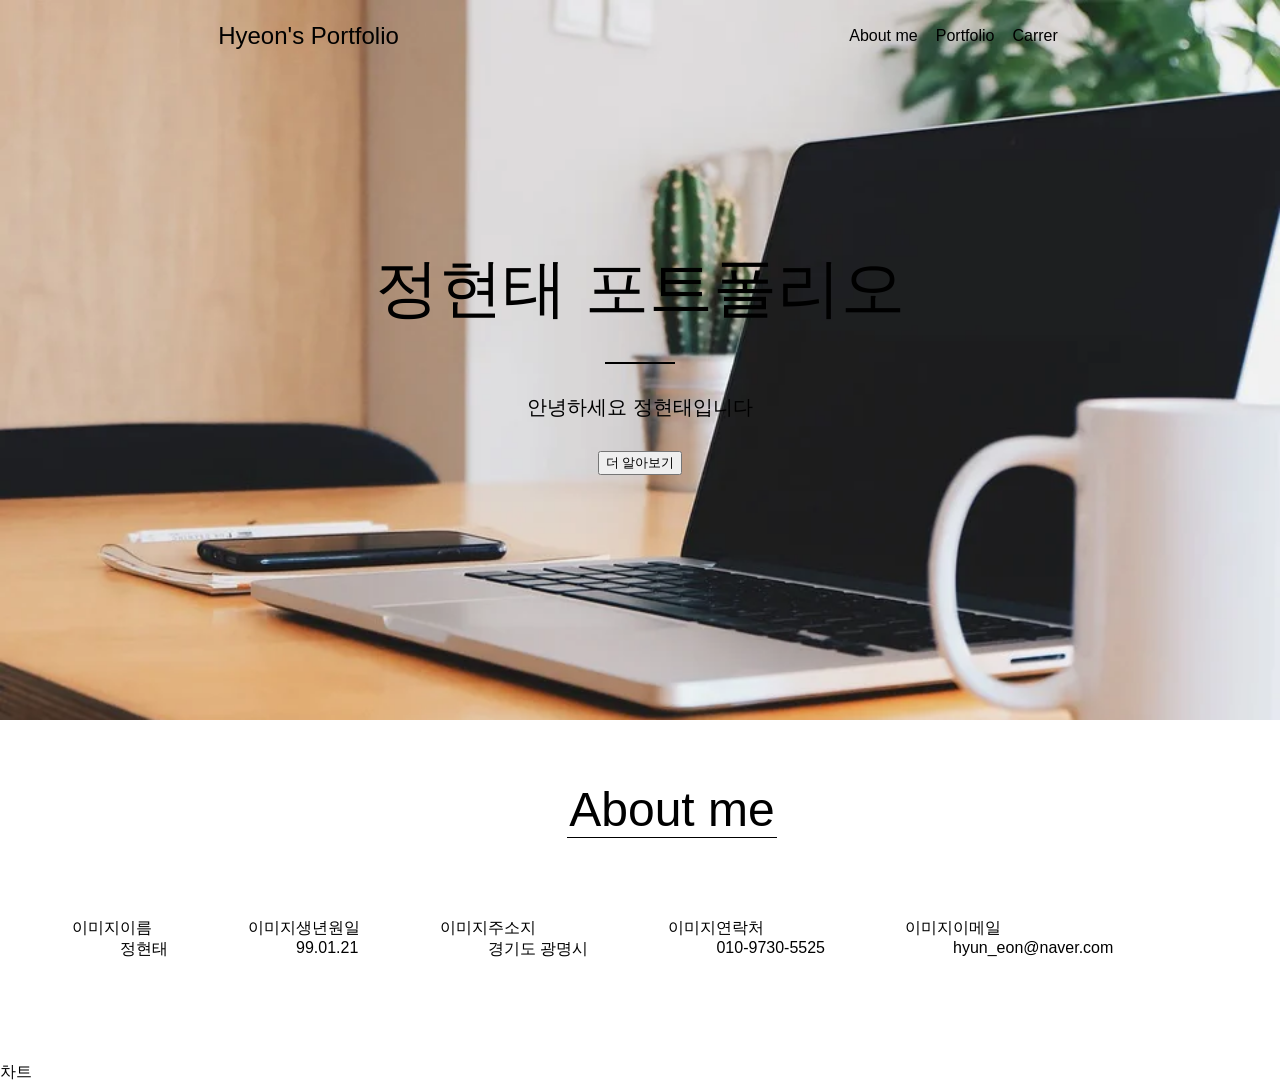
==== index.html @ 6728f4c7 "Add files via upload" ====
<!doctype html><html lang="en"><head><meta charset="utf-8"/><link rel="icon" href="/favicon.ico"/><meta name="viewport" content="width=device-width,initial-scale=1"/><meta name="theme-color" content="#000000"/><meta name="description" content="Web site created using create-react-app"/><link rel="apple-touch-icon" href="/logo192.png"/><link rel="manifest" href="/manifest.json"/><title>React App</title><script defer="defer" src="/static/js/main.98440b16.js"></script><link href="/static/css/main.3e0cff5c.css" rel="stylesheet"></head><body><noscript>You need to enable JavaScript to run this app.</noscript><div id="root"></div></body></html>
---- static/css/main.3e0cff5c.css ----
body{-webkit-font-smoothing:antialiased;-moz-osx-font-smoothing:grayscale;font-family:-apple-system,BlinkMacSystemFont,Segoe UI,Roboto,Oxygen,Ubuntu,Cantarell,Fira Sans,Droid Sans,Helvetica Neue,sans-serif;margin:0}code{font-family:source-code-pro,Menlo,Monaco,Consolas,Courier New,monospace}ul{list-style:none}.Navbar{left:0;position:fixed;right:0;top:0}.Navbar_title{font-size:24px}.Navbar_contents{align-items:center;display:flex;height:4.5rem;justify-content:space-around;width:100%}.Navbar_list{display:flex;padding-left:0}.Navbar_list li{margin-left:10px;padding:2px 4px}.main{background:url(/static/media/background.93a2bed12d363faf0f2c.png);background-size:cover}.intro{align-items:center;display:flex;flex-direction:column;height:45rem;justify-content:center}.intro_name{font-size:64px}.intro_jht{font-size:20px}.line{background-color:#000;border:1px;height:2px;margin:30px 0;width:70px}.intro_btn{margin-top:30px}.items{display:flex;padding:40px}.aboutme{padding:62px 32px;width:100%}.title{align-items:center;display:flex;flex-direction:column;font-size:48px}.titleLine{background-color:#000;border:1px;height:1px;margin-bottom:40px;width:210px}.aboutMeItems{display:flex}
/*# sourceMappingURL=main.3e0cff5c.css.map*/
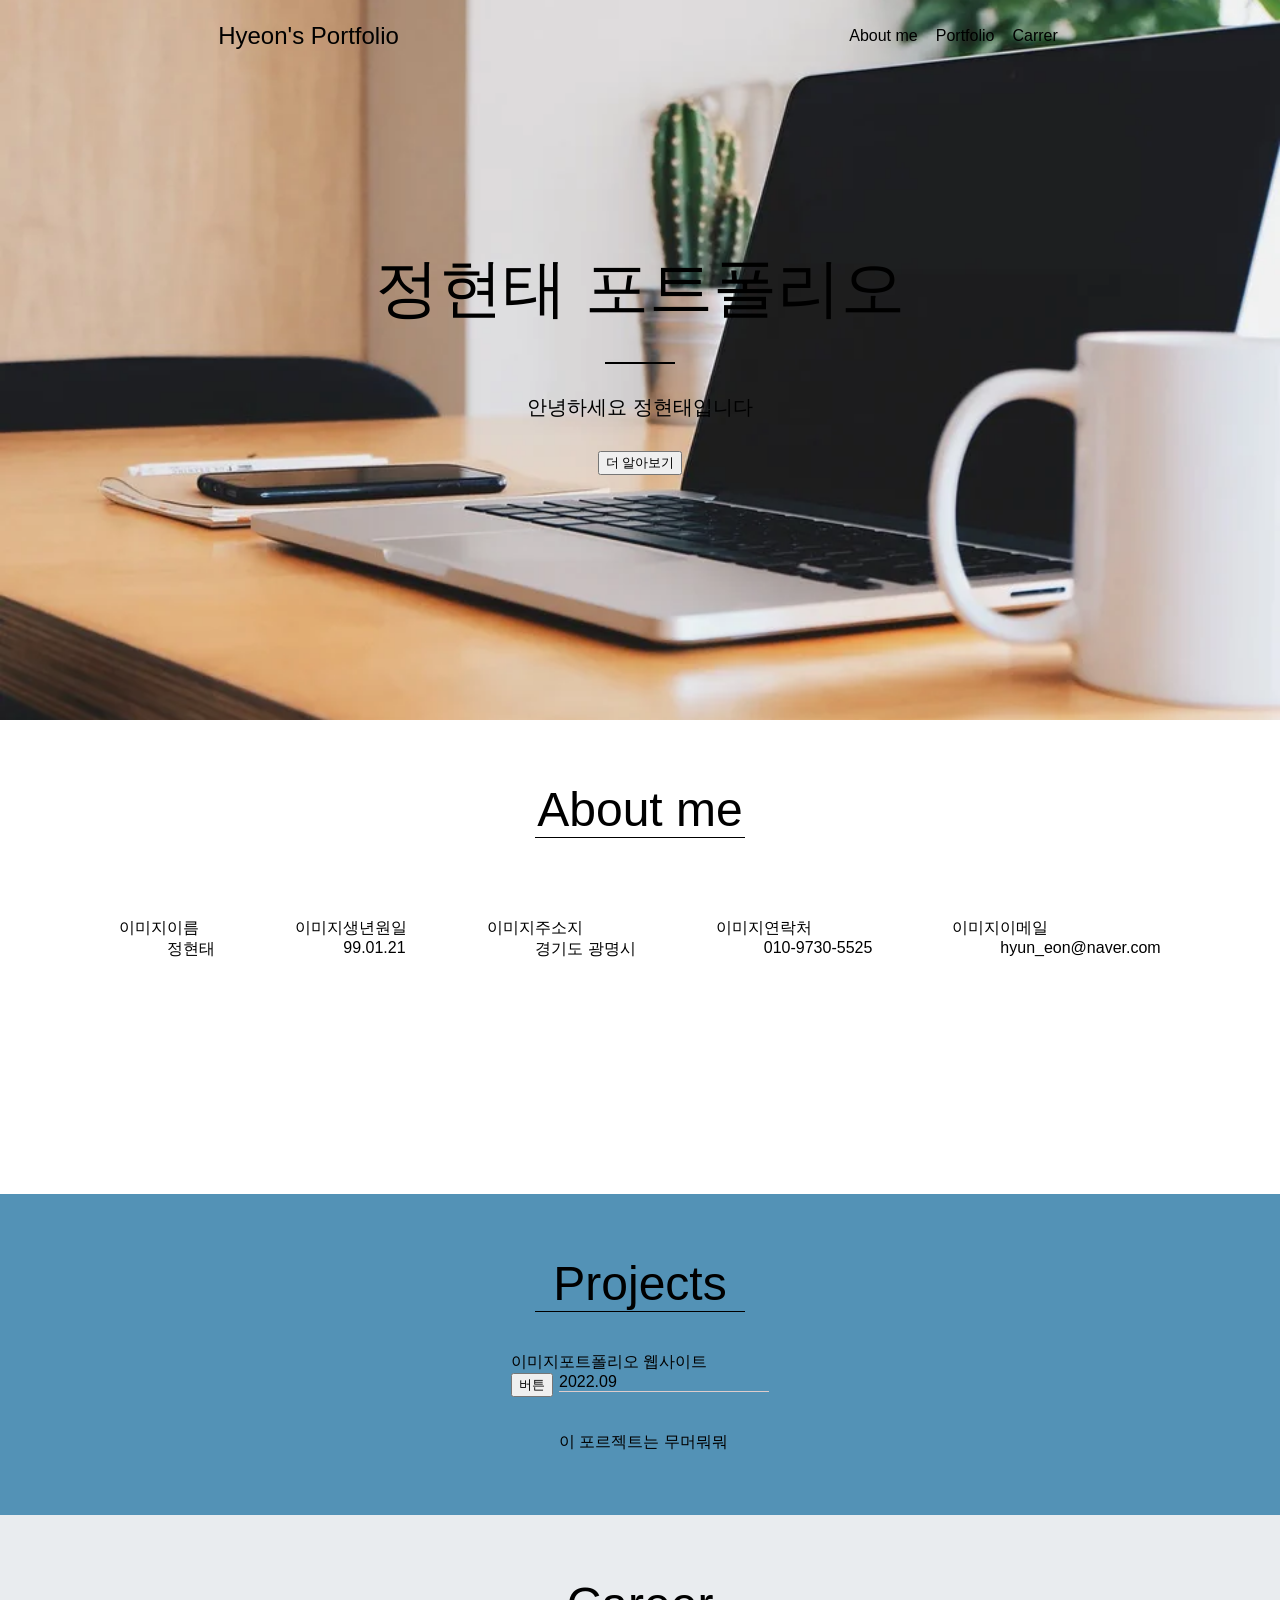
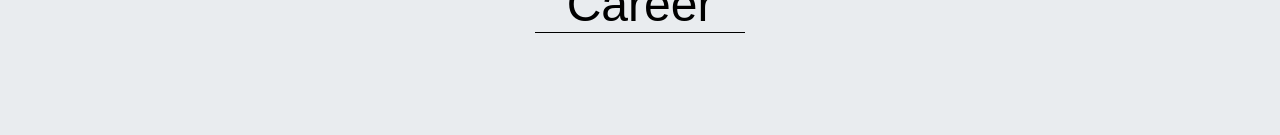
==== commit 477f2220: "Add files via upload" ====
--- a/index.html
+++ b/index.html
@@ -1 +1 @@
-<!doctype html><html lang="en"><head><meta charset="utf-8"/><link rel="icon" href="/favicon.ico"/><meta name="viewport" content="width=device-width,initial-scale=1"/><meta name="theme-color" content="#000000"/><meta name="description" content="Web site created using create-react-app"/><link rel="apple-touch-icon" href="/logo192.png"/><link rel="manifest" href="/manifest.json"/><title>React App</title><script defer="defer" src="/static/js/main.98440b16.js"></script><link href="/static/css/main.3e0cff5c.css" rel="stylesheet"></head><body><noscript>You need to enable JavaScript to run this app.</noscript><div id="root"></div></body></html>+<!doctype html><html lang="en"><head><meta charset="utf-8"/><link rel="icon" href="/favicon.ico"/><meta name="viewport" content="width=device-width,initial-scale=1"/><meta name="theme-color" content="#000000"/><meta name="description" content="Web site created using create-react-app"/><link rel="apple-touch-icon" href="/logo192.png"/><link rel="manifest" href="/manifest.json"/><title>React App</title><script defer="defer" src="/static/js/main.2c0fd31a.js"></script><link href="/static/css/main.bfce0b49.css" rel="stylesheet"></head><body><noscript>You need to enable JavaScript to run this app.</noscript><div id="root"></div></body></html>
--- a/static/css/main.bfce0b49.css
+++ b/static/css/main.bfce0b49.css
@@ -0,0 +1,2 @@
+body{-webkit-font-smoothing:antialiased;-moz-osx-font-smoothing:grayscale;font-family:-apple-system,BlinkMacSystemFont,Segoe UI,Roboto,Oxygen,Ubuntu,Cantarell,Fira Sans,Droid Sans,Helvetica Neue,sans-serif;margin:0}code{font-family:source-code-pro,Menlo,Monaco,Consolas,Courier New,monospace}ul{list-style:none}.navbar{left:0;position:fixed;right:0;top:0;width:auto}.navbar_title{font-size:24px}.navbar_contents{align-items:center;display:flex;height:4.5rem;justify-content:space-around;width:100%}.navbar_list{display:flex;padding-left:0}.navbar_list li{margin-left:10px;padding:2px 4px}.main{background:url(/static/media/background.93a2bed12d363faf0f2c.png);background-position:50%;background-repeat:no-repeat;background-size:cover}.intro{align-items:center;display:flex;flex-direction:column;height:45rem;justify-content:center}.intro_name{font-size:64px}.intro_jht{font-size:20px}.line{background-color:#000;border:1px;height:2px;margin:30px 0;width:70px}.intro_btn{margin-top:30px}.items{display:flex;padding:40px}.aboutme{height:350px}.title{align-items:center;display:flex;flex-direction:column;font-size:48px}.title_line{background-color:#000;border:1px;height:1px;margin-bottom:40px;width:210px}.aboutme_items{display:flex;justify-content:center;padding-right:0}.titlecard{margin:0;padding:62px 32px;width:auto}.projects{background-color:#5392b6;height:auto}.project{display:flex;justify-content:center;padding-right:0}.project_line{background-color:#dcc;border:1px;height:1px;margin-bottom:40px;width:210px}.career{background-color:#e9ecef}
+/*# sourceMappingURL=main.bfce0b49.css.map*/
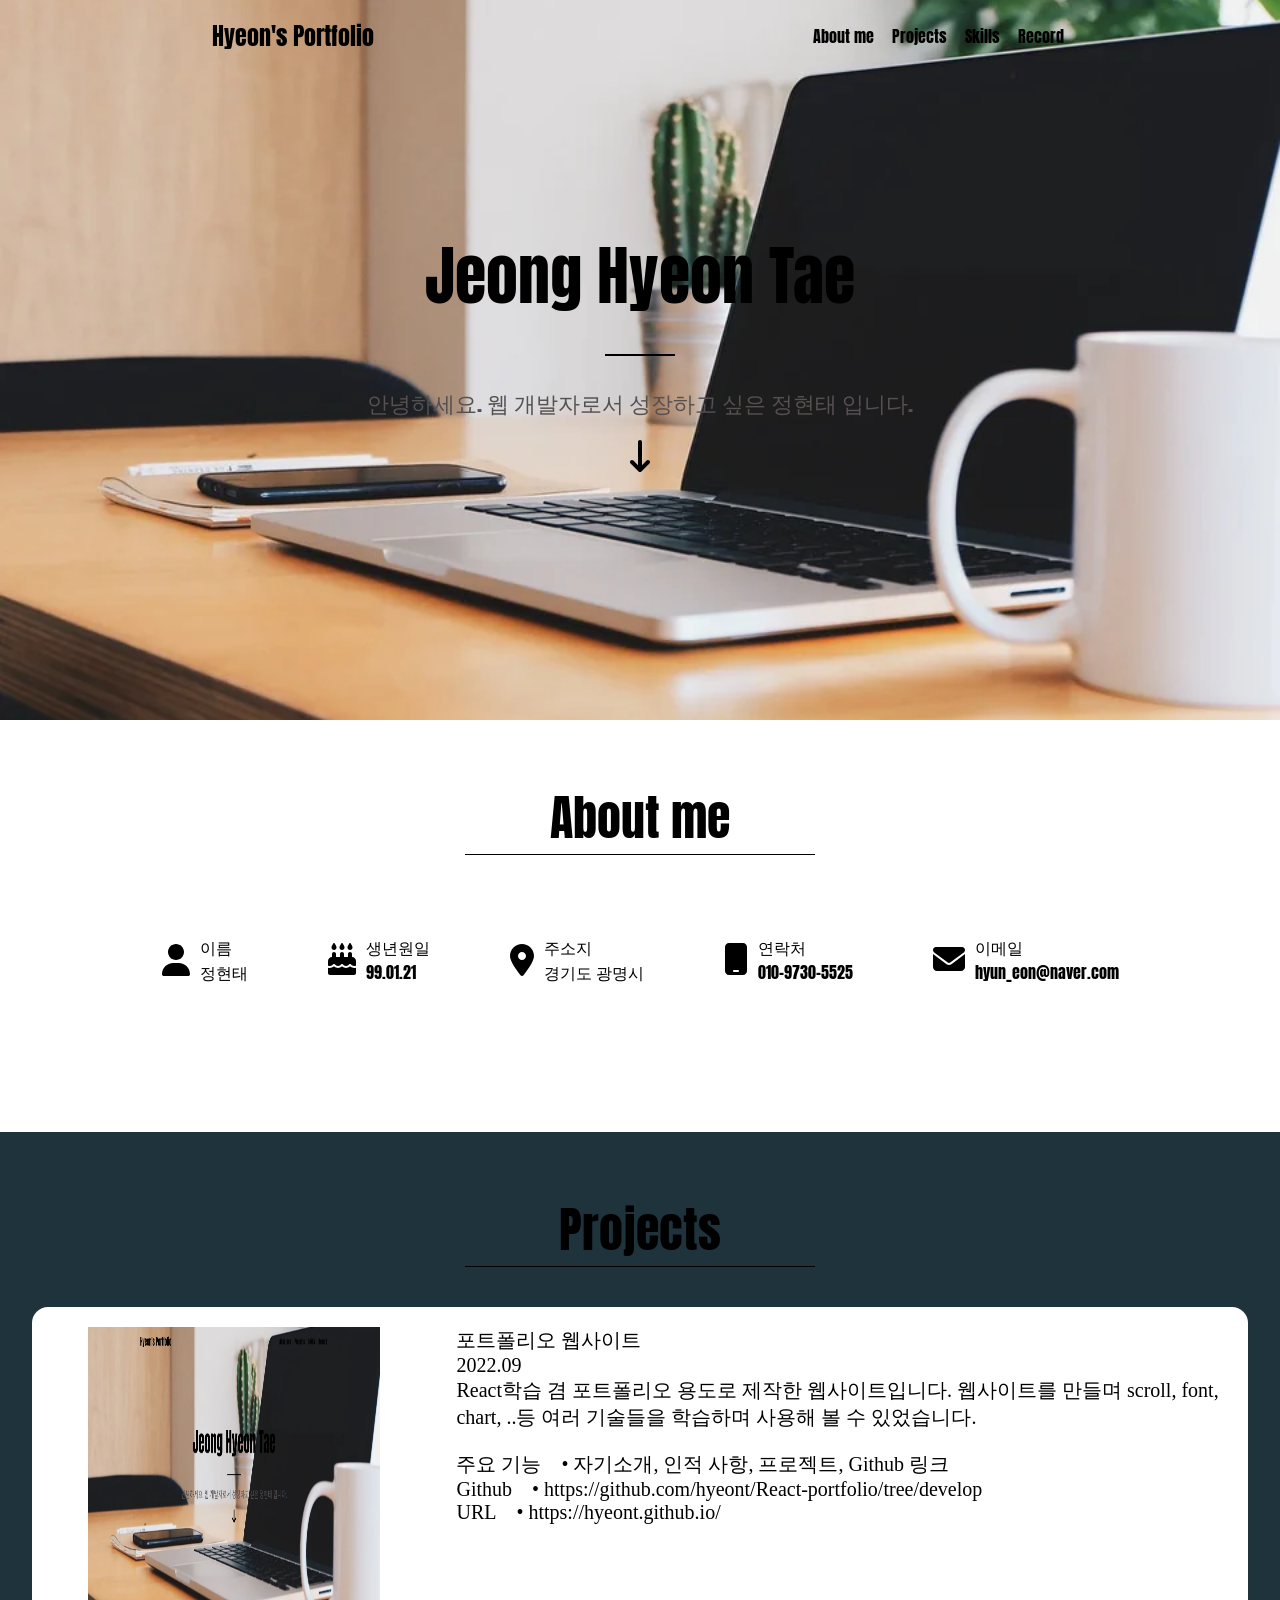
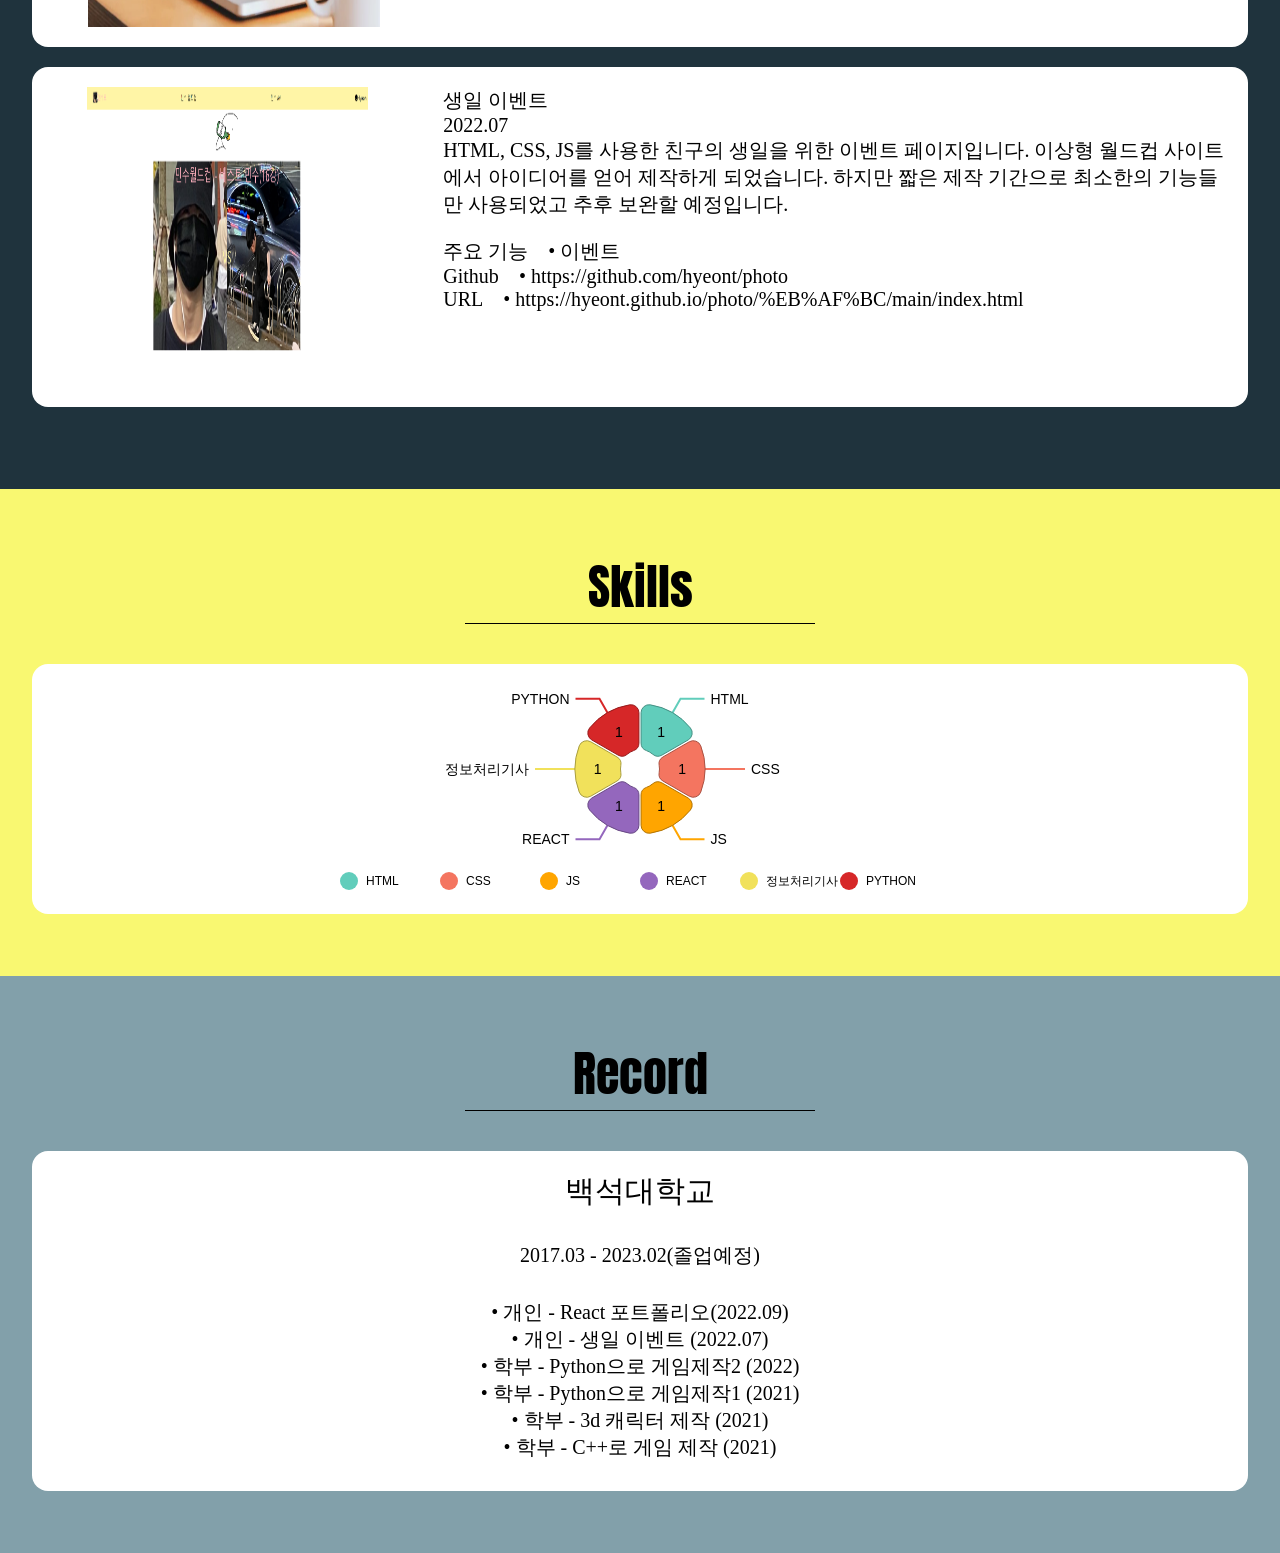
==== commit a6bd2afa: "Add files via upload" ====
--- a/index.html
+++ b/index.html
@@ -1 +1 @@
-<!doctype html><html lang="en"><head><meta charset="utf-8"/><link rel="icon" href="/favicon.ico"/><meta name="viewport" content="width=device-width,initial-scale=1"/><meta name="theme-color" content="#000000"/><meta name="description" content="Web site created using create-react-app"/><link rel="apple-touch-icon" href="/logo192.png"/><link rel="manifest" href="/manifest.json"/><title>React App</title><script defer="defer" src="/static/js/main.2c0fd31a.js"></script><link href="/static/css/main.bfce0b49.css" rel="stylesheet"></head><body><noscript>You need to enable JavaScript to run this app.</noscript><div id="root"></div></body></html>+<!doctype html><html lang="en"><head><meta charset="utf-8"/><link rel="icon" href="/icon.ico"/><meta name="viewport" content="width=device-width,initial-scale=1"/><meta name="theme-color" content="#000000"/><meta name="description" content="Web site created using create-react-app"/><link rel="apple-touch-icon" href="/logo192.png"/><link rel="manifest" href="/manifest.json"/><title>Hyeon's Portfolio</title><script defer="defer" src="/static/js/main.f7c55051.js"></script><link href="/static/css/main.1981e485.css" rel="stylesheet"></head><body><noscript>You need to enable JavaScript to run this app.</noscript><div id="root"></div></body></html>
--- a/static/css/main.1981e485.css
+++ b/static/css/main.1981e485.css
@@ -0,0 +1,2 @@
+body{-webkit-font-smoothing:antialiased;-moz-osx-font-smoothing:grayscale;font-family:-apple-system,BlinkMacSystemFont,Segoe UI,Roboto,Oxygen,Ubuntu,Cantarell,Fira Sans,Droid Sans,Helvetica Neue,sans-serif;margin:0}code{font-family:source-code-pro,Menlo,Monaco,Consolas,Courier New,monospace}ul{list-style:none}.navbar{left:0;position:fixed;right:0;top:0;width:auto;z-index:10}.navbar_title{cursor:pointer;font-size:24px}.navbar_contents{align-items:center;display:flex;height:4.5rem;justify-content:space-around;width:100%}.navbar_list{display:flex;padding-left:0}.navbar_list li{cursor:pointer;margin-left:10px;padding:2px 4px}.main{background:url(/static/media/background.93a2bed12d363faf0f2c.png);background-position:50%;background-repeat:no-repeat;background-size:cover}.intro{align-items:center;display:flex;flex-direction:column;height:45rem;justify-content:center}.intro_name{font-family:main;font-size:64px}.intro_jht{color:#565050;font-size:22px}.line{background-color:#000;border:1px;height:2px;margin:30px 0;width:70px}.intro_btn{margin-top:30px}.next{padding:20px}.next :hover{cursor:pointer}@font-face{font-family:main;src:url(/static/media/Anton-Regular.170b842f9a8cd6150a0d.ttf)}@font-face{font-family:dis1;src:url(/static/media/BlackHanSans-Regular.f4f89062321390018f92.ttf)}@font-face{font-family:dis2;src:url(/static/media/Dongle-Regular.be19c2ab1576230dd28d.ttf)}.App{font-family:main}.items{align-items:center;display:flex;padding:40px}.aboutme_icon{padding-right:10px}.aboutme_label,.aboutme_value{white-space:nowrap}.aboutme{height:350px}.title{align-items:center;display:flex;flex-direction:column;font-size:48px;padding-top:62px}.title_line{background-color:#000;border:1px;height:1px;margin-bottom:40px;width:210px}.aboutme_items{display:flex;flex-wrap:wrap;justify-content:center;padding-right:0}.titlecard{margin:0;padding:0 32px 62px;width:auto}.projects{background-color:#1f333d;height:auto}.project{margin-bottom:20px}.card{background-color:#fff;border-radius:1rem;padding-right:0}.card,.project_1{display:flex;justify-content:center}.project_period{font-family:dis2}.project_discription{display:flex;flex-direction:column;font-family:dis2;font-size:20px;padding:20px}.project_functions{padding-top:20px}.project_function{display:flex}.project_function__content{padding-left:20px}.thumbnail{align-items:center;display:flex;flex-direction:column;padding:20px;width:50%}.thumbnail_img{height:300px;width:80%}.project_function__content a{color:inherit;text-decoration:none}.project_2{display:flex;justify-content:center}.thumbnail2{align-items:center;display:flex;flex-direction:column;padding:20px;width:70%}.thumbnail_img2{height:300px;width:80%}.record{background-color:#82a0aa}.record_discription{align-items:center;display:flex;flex-direction:column;font-family:dis2;font-size:20px;padding-bottom:30px}.record_place{font-size:30px;padding:20px 20px 0}.record_period{padding:30px}.Skills{background-color:#f9f871}.title_line{width:350px}
+/*# sourceMappingURL=main.1981e485.css.map*/
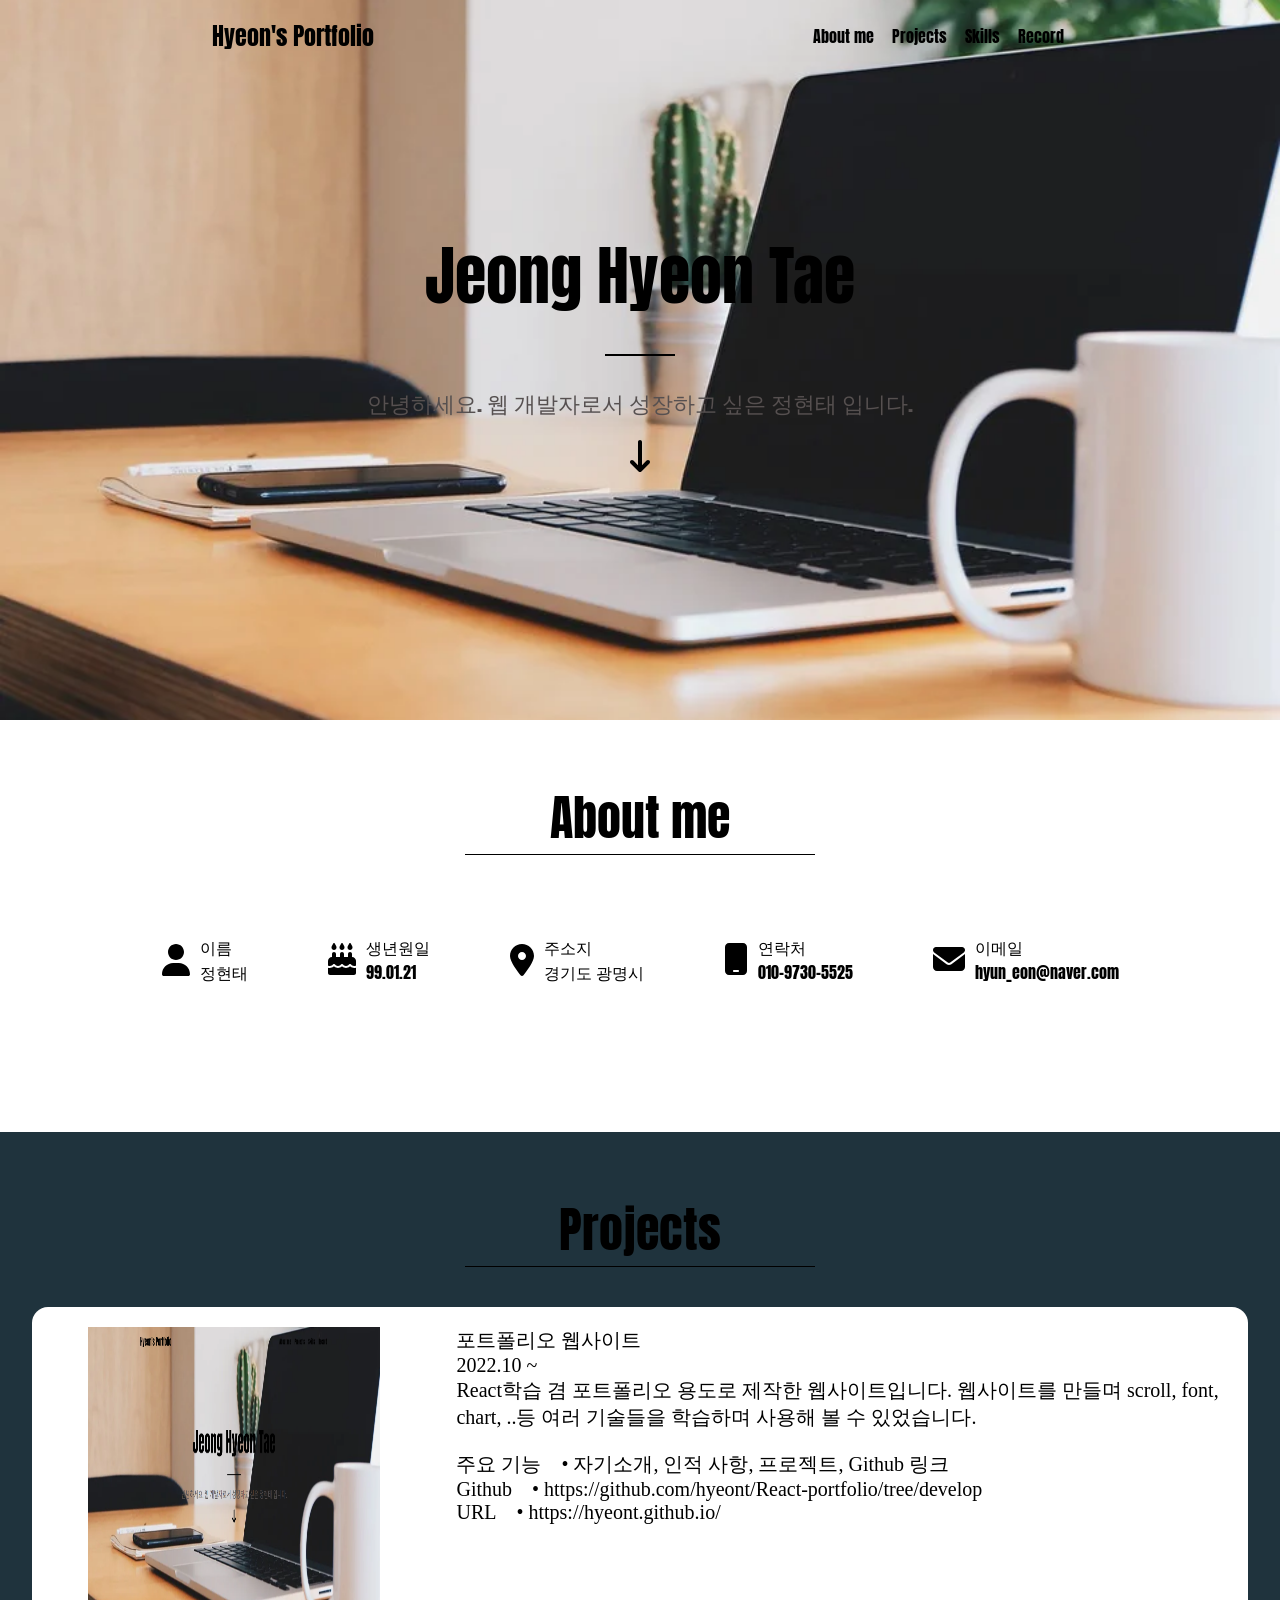
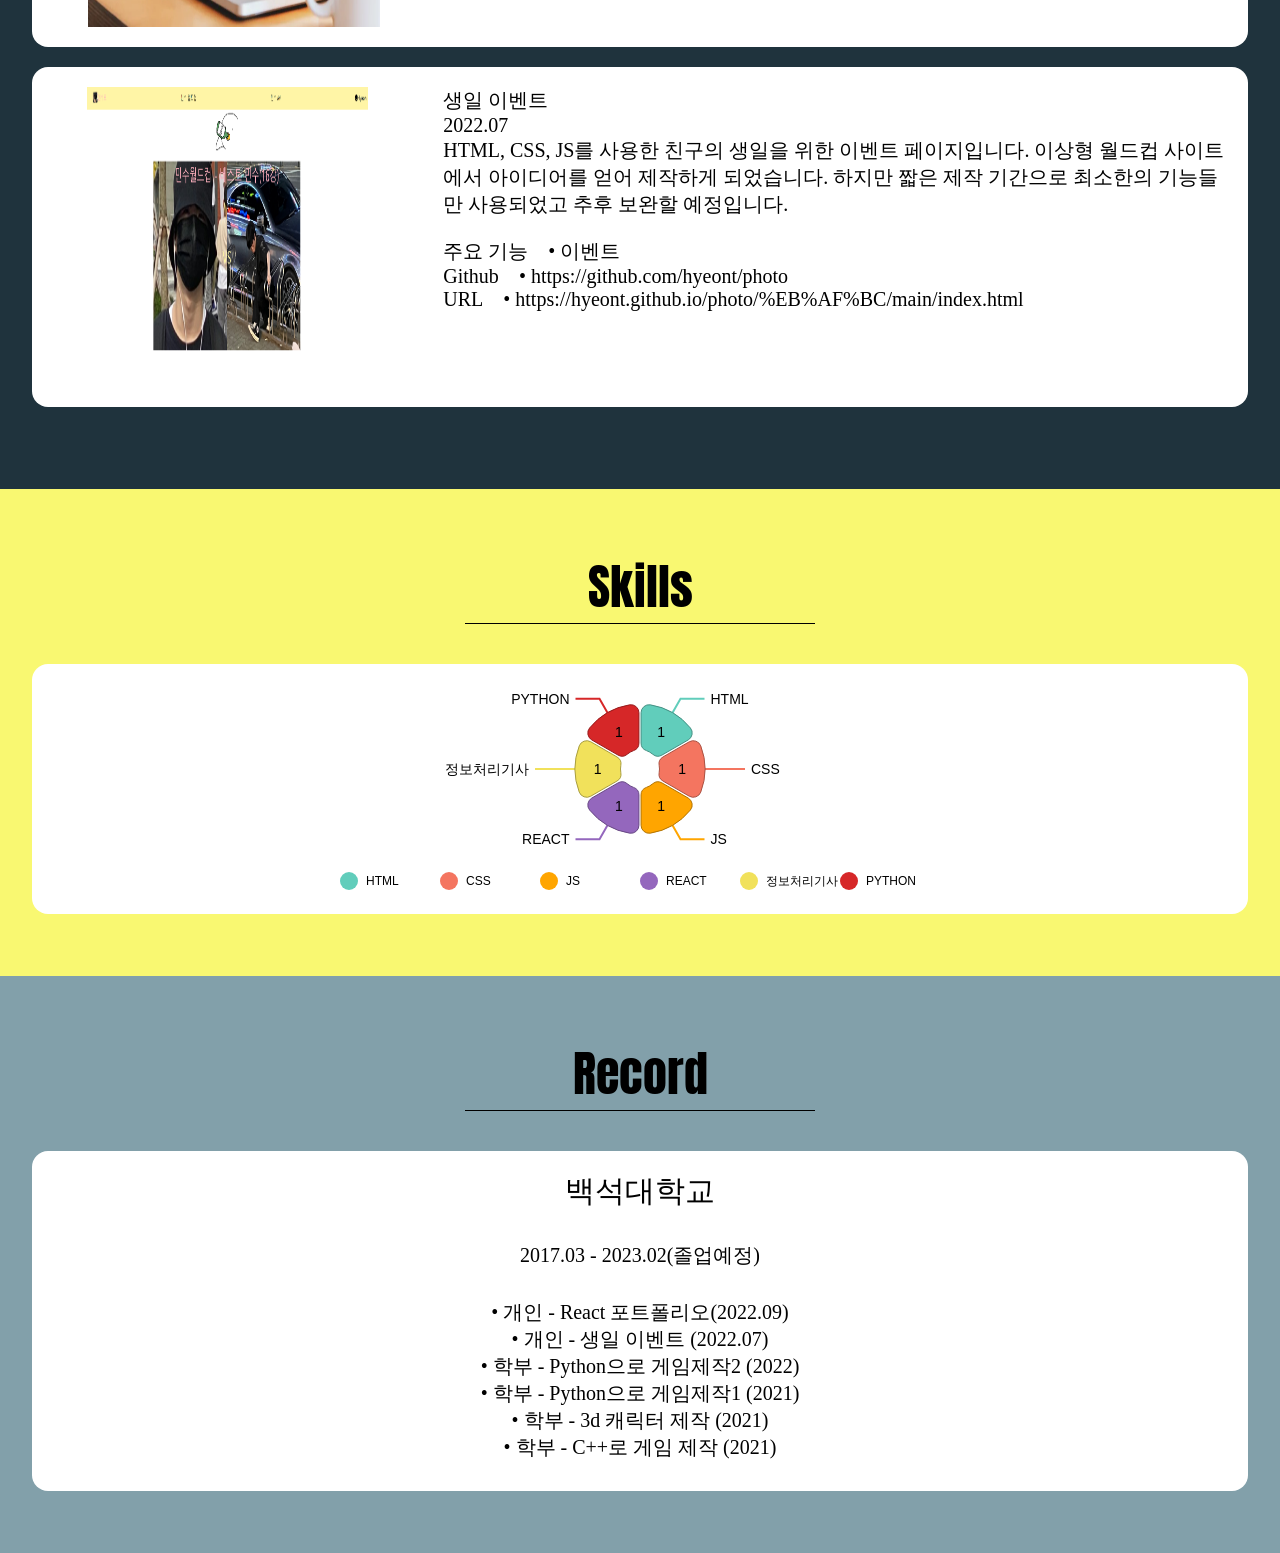
==== commit 99b5abef: "Add files via upload" ====
--- a/index.html
+++ b/index.html
@@ -1 +1 @@
-<!doctype html><html lang="en"><head><meta charset="utf-8"/><link rel="icon" href="/icon.ico"/><meta name="viewport" content="width=device-width,initial-scale=1"/><meta name="theme-color" content="#000000"/><meta name="description" content="Web site created using create-react-app"/><link rel="apple-touch-icon" href="/logo192.png"/><link rel="manifest" href="/manifest.json"/><title>Hyeon's Portfolio</title><script defer="defer" src="/static/js/main.f7c55051.js"></script><link href="/static/css/main.1981e485.css" rel="stylesheet"></head><body><noscript>You need to enable JavaScript to run this app.</noscript><div id="root"></div></body></html>+<!doctype html><html lang="en"><head><meta charset="utf-8"/><link rel="icon" href="/icon.ico"/><meta name="viewport" content="width=device-width,initial-scale=1"/><meta name="theme-color" content="#000000"/><meta name="description" content="Web site created using create-react-app"/><link rel="apple-touch-icon" href="/logo192.png"/><link rel="manifest" href="/manifest.json"/><title>Hyeon's Portfolio</title><script defer="defer" src="/static/js/main.a39b2c21.js"></script><link href="/static/css/main.395f05ac.css" rel="stylesheet"></head><body><noscript>You need to enable JavaScript to run this app.</noscript><div id="root"></div></body></html>
--- a/static/css/main.395f05ac.css
+++ b/static/css/main.395f05ac.css
@@ -0,0 +1,2 @@
+body{-webkit-font-smoothing:antialiased;-moz-osx-font-smoothing:grayscale;font-family:-apple-system,BlinkMacSystemFont,Segoe UI,Roboto,Oxygen,Ubuntu,Cantarell,Fira Sans,Droid Sans,Helvetica Neue,sans-serif;margin:0}code{font-family:source-code-pro,Menlo,Monaco,Consolas,Courier New,monospace}ul{list-style:none}.navbar{left:0;position:fixed;right:0;top:0;width:auto;z-index:10}.navbar_title{cursor:pointer;font-size:24px}.navbar_contents{align-items:center;display:flex;height:4.5rem;justify-content:space-around;width:100%}.navbar_list{display:flex;padding-left:0}.navbar_list li{cursor:pointer;margin-left:10px;padding:2px 4px}@media (max-width:580px){.navbar_title{cursor:pointer;font-size:16px}.navbar_list li{cursor:pointer;font-size:11px;margin-left:0;margin-right:5px;padding:2px 4px}.navbar_contents{height:3rem;justify-content:space-evenly}}.main{background:url(/static/media/background.93a2bed12d363faf0f2c.png);background-position:50%;background-repeat:no-repeat;background-size:cover}.intro{align-items:center;display:flex;flex-direction:column;height:45rem;justify-content:center}.intro_name{font-family:main;font-size:64px}.intro_jht{color:#565050;font-size:22px}.line{background-color:#000;border:1px;height:2px;margin:30px 0;width:70px}.intro_btn{margin-top:30px}.next{padding:20px}.next :hover{cursor:pointer}@media (max-width:580px){.intro_jht{color:#565050;font-size:14px}.intro_name{font-family:main;font-size:43px}}@font-face{font-family:main;src:url(/static/media/Anton-Regular.170b842f9a8cd6150a0d.ttf)}@font-face{font-family:dis1;src:url(/static/media/BlackHanSans-Regular.f4f89062321390018f92.ttf)}@font-face{font-family:dis2;src:url(/static/media/Dongle-Regular.be19c2ab1576230dd28d.ttf)}.App{font-family:main}.items{align-items:center;display:flex;padding:40px}.aboutme_icon{padding-right:10px}.aboutme_label,.aboutme_value{white-space:nowrap}@media (max-width:580px){.items{align-items:center;display:flex;font-size:12px;padding:40px}}.aboutme{height:350px}.title{align-items:center;display:flex;flex-direction:column;font-size:48px;padding-top:62px}.title_line{background-color:#000;border:1px;height:1px;margin-bottom:40px;width:210px}.aboutme_items{display:flex;flex-wrap:wrap;justify-content:center;padding-right:0}@media (max-width:580px){.title{font-size:32px}.aboutme_items{align-items:center;display:flex;flex-direction:column;flex-wrap:wrap;padding-right:0}.aboutme{height:auto}.title_line{background-color:#000;border:1px;height:1px;margin-bottom:40px;width:150px}}.titlecard{margin:0;padding:0 32px 62px;width:auto}.projects{background-color:#1f333d;height:auto}.project{margin-bottom:20px}.card{background-color:#fff;border-radius:1rem;padding-right:0}.card,.project_1{display:flex;justify-content:center}.project_1{width:auto}.project_period{font-family:dis2}.project_discription{display:flex;flex-direction:column;font-family:dis2;font-size:20px;padding:20px;width:auto}.project_functions{padding-top:20px}.project_function{display:flex}.project_function__content{padding-left:20px}.thumbnail{align-items:center;display:flex;flex-direction:column;padding:20px;width:50%}.thumbnail_img{height:300px;width:80%}.project_function__content a{color:inherit;text-decoration:none}@media (max-width:580px){.thumbnail{display:none}}.project_2{display:flex;justify-content:center;width:auto}.thumbnail2{align-items:center;display:flex;flex-direction:column;padding:20px;width:70%}.thumbnail_img2{height:300px;width:80%}@media (max-width:580px){.thumbnail2{display:none}.project_discription{display:flex;flex-direction:column;font-family:dis2;font-size:20px;padding:20px}}.record{background-color:#82a0aa}.record_discription{align-items:center;display:flex;flex-direction:column;font-family:dis2;font-size:20px;padding-bottom:30px}.record_place{font-size:30px;padding:20px 20px 0}.record_period{padding:30px}.Skills{background-color:#f9f871}.title_line{width:350px}
+/*# sourceMappingURL=main.395f05ac.css.map*/
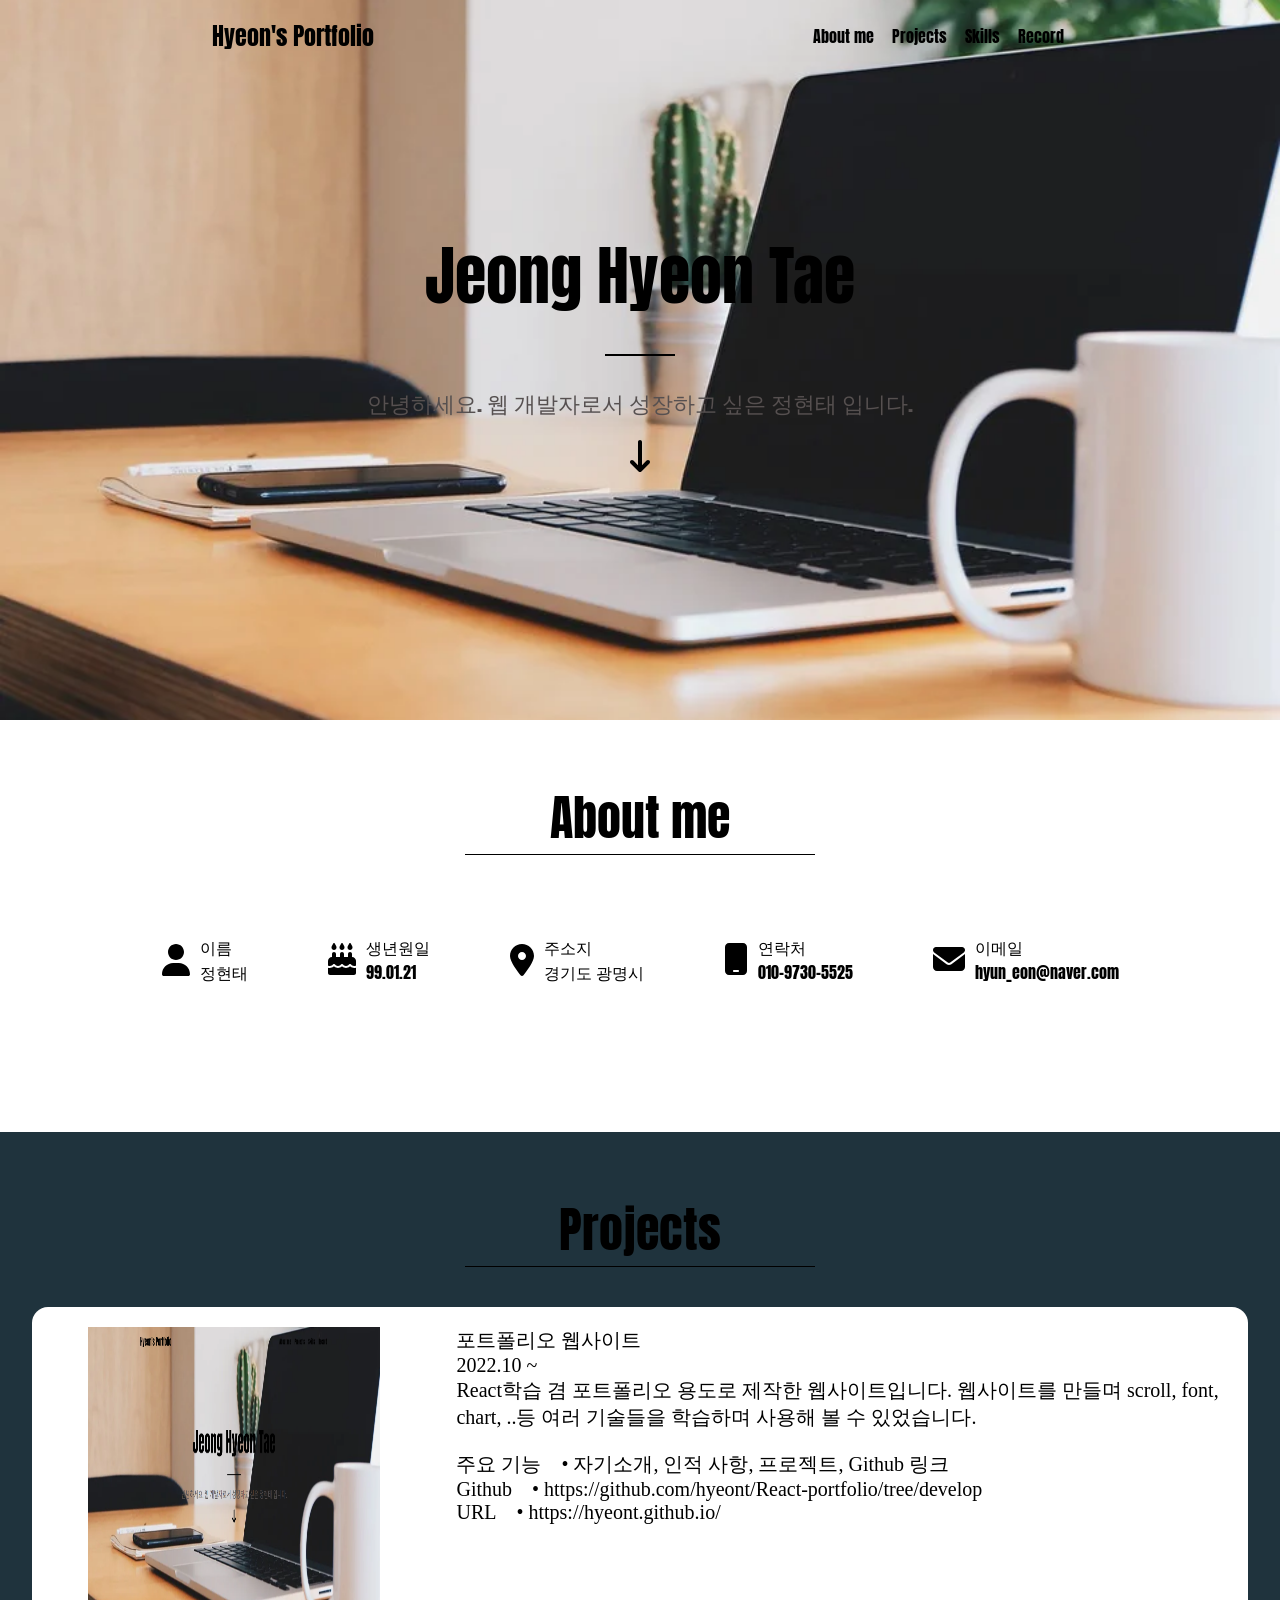
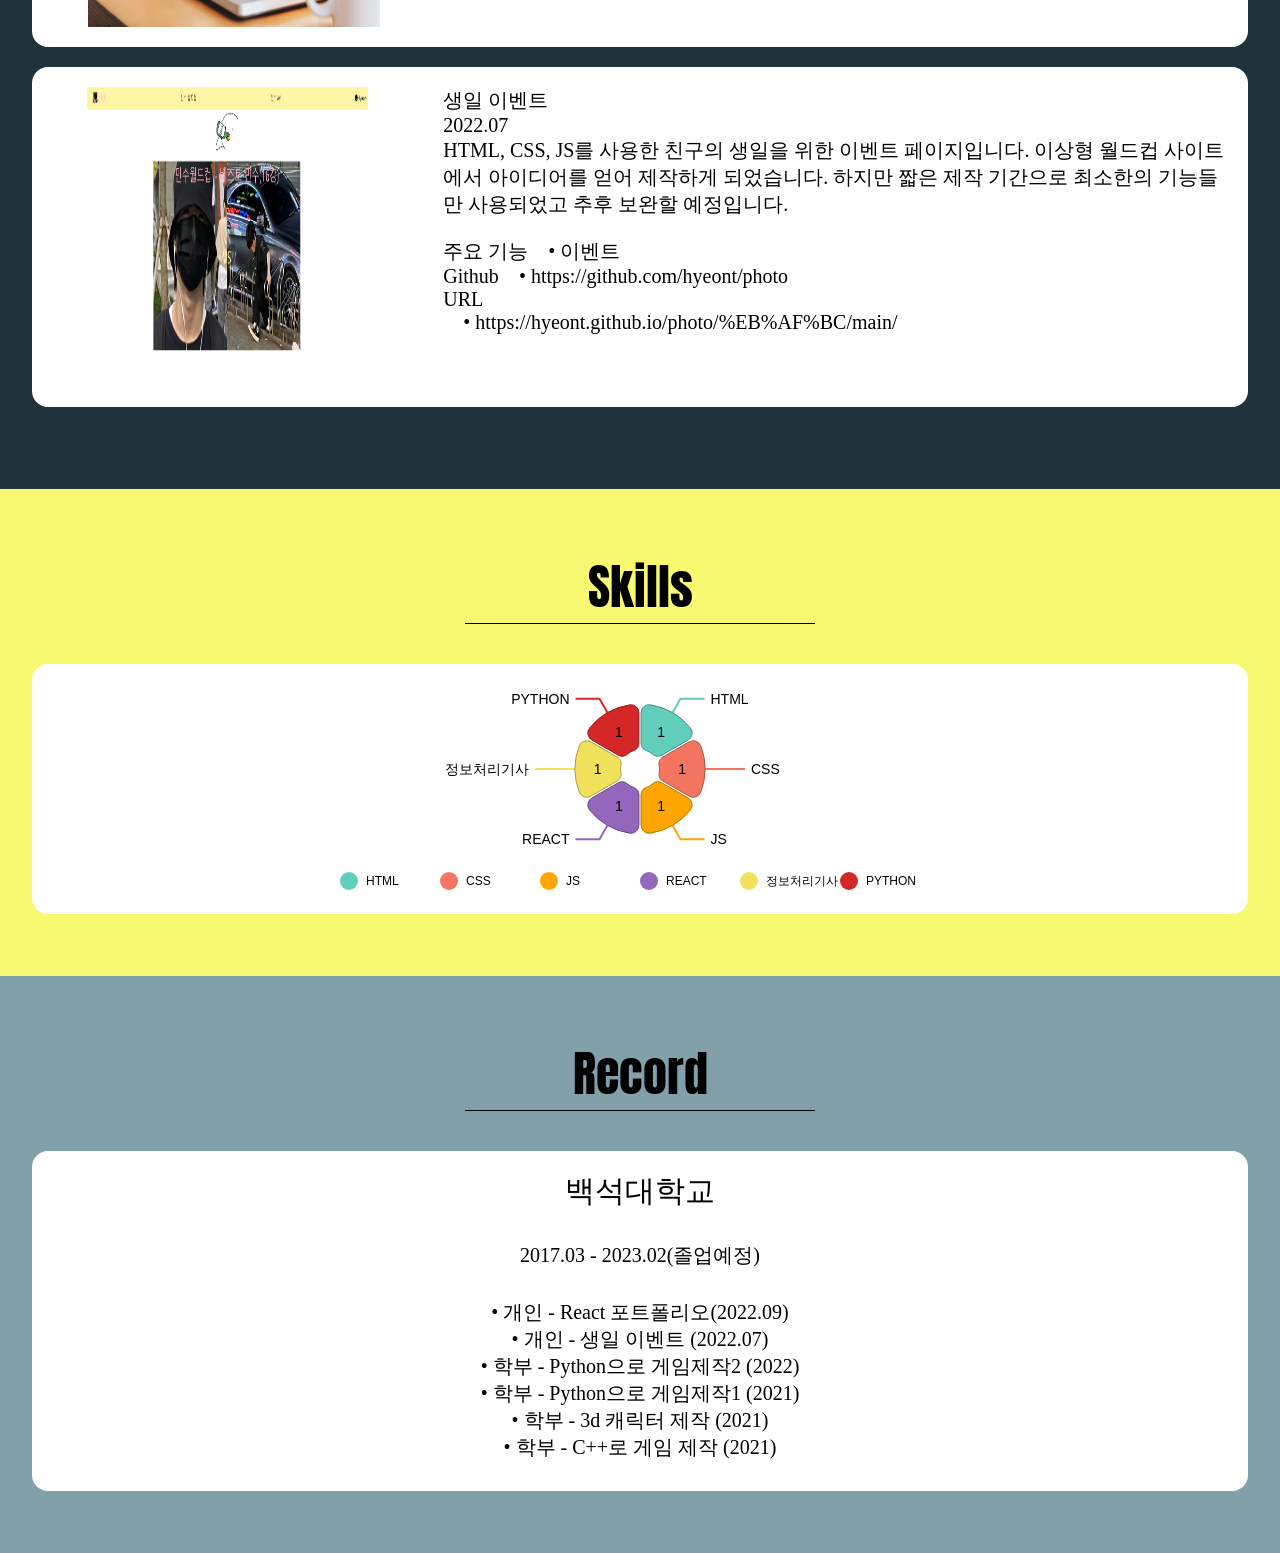
==== commit 8198bf1b: "Add files via upload" ====
--- a/index.html
+++ b/index.html
@@ -1 +1 @@
-<!doctype html><html lang="en"><head><meta charset="utf-8"/><link rel="icon" href="/icon.ico"/><meta name="viewport" content="width=device-width,initial-scale=1"/><meta name="theme-color" content="#000000"/><meta name="description" content="Web site created using create-react-app"/><link rel="apple-touch-icon" href="/logo192.png"/><link rel="manifest" href="/manifest.json"/><title>Hyeon's Portfolio</title><script defer="defer" src="/static/js/main.a39b2c21.js"></script><link href="/static/css/main.395f05ac.css" rel="stylesheet"></head><body><noscript>You need to enable JavaScript to run this app.</noscript><div id="root"></div></body></html>+<!doctype html><html lang="en"><head><meta charset="utf-8"/><link rel="icon" href="/icon.ico"/><meta name="viewport" content="width=device-width,initial-scale=1"/><meta name="theme-color" content="#000000"/><meta name="description" content="Web site created using create-react-app"/><link rel="apple-touch-icon" href="/logo192.png"/><link rel="manifest" href="/manifest.json"/><title>Hyeon's Portfolio</title><script defer="defer" src="/static/js/main.301c57e4.js"></script><link href="/static/css/main.ac1c4f15.css" rel="stylesheet"></head><body><noscript>You need to enable JavaScript to run this app.</noscript><div id="root"></div></body></html>
--- a/static/css/main.ac1c4f15.css
+++ b/static/css/main.ac1c4f15.css
@@ -0,0 +1,2 @@
+body{-webkit-font-smoothing:antialiased;-moz-osx-font-smoothing:grayscale;font-family:-apple-system,BlinkMacSystemFont,Segoe UI,Roboto,Oxygen,Ubuntu,Cantarell,Fira Sans,Droid Sans,Helvetica Neue,sans-serif;margin:0}code{font-family:source-code-pro,Menlo,Monaco,Consolas,Courier New,monospace}ul{list-style:none}.navbar{left:0;position:fixed;right:0;top:0;width:auto;z-index:10}.navbar_title{cursor:pointer;font-size:24px}.navbar_contents{align-items:center;display:flex;height:4.5rem;justify-content:space-around;width:100%}.navbar_list{display:flex;padding-left:0}.navbar_list li{cursor:pointer;margin-left:10px;padding:2px 4px}@media (max-width:580px){.navbar{width:100%}.navbar_title{cursor:pointer;font-size:16px}.navbar_list li{cursor:pointer;font-size:11px;margin-left:0;margin-right:5px;padding:2px 4px}.navbar_contents{height:3rem;justify-content:space-evenly}}.main{background:url(/static/media/background.93a2bed12d363faf0f2c.png);background-position:50%;background-repeat:no-repeat;background-size:cover}.intro{align-items:center;display:flex;flex-direction:column;height:45rem;justify-content:center}.intro_name{font-family:main;font-size:64px}.intro_jht{color:#565050;font-size:22px}.line{background-color:#000;border:1px;height:2px;margin:30px 0;width:70px}.intro_btn{margin-top:30px}.next{padding:20px}.next :hover{cursor:pointer}@media (max-width:580px){.intro_jht{color:#565050;font-size:14px}.intro_name{font-family:main;font-size:43px}}@font-face{font-family:main;src:url(/static/media/Anton-Regular.170b842f9a8cd6150a0d.ttf)}@font-face{font-family:dis1;src:url(/static/media/BlackHanSans-Regular.f4f89062321390018f92.ttf)}@font-face{font-family:dis2;src:url(/static/media/Dongle-Regular.be19c2ab1576230dd28d.ttf)}.App{font-family:main}.items{align-items:center;display:flex;padding:40px}.aboutme_icon{padding-right:10px}.aboutme_label,.aboutme_value{white-space:nowrap}@media (max-width:580px){.items{align-items:center;display:flex;font-size:12px;padding:40px}}.aboutme{height:350px}.title{align-items:center;display:flex;flex-direction:column;font-size:48px;padding-top:62px}.title_line{background-color:#000;border:1px;height:1px;margin-bottom:40px;width:210px}.aboutme_items{display:flex;flex-wrap:wrap;justify-content:center;padding-right:0}@media (max-width:580px){.title{font-size:32px}.aboutme_items{align-items:center;display:flex;flex-direction:column;flex-wrap:wrap;padding-right:0}.aboutme{height:auto}.title_line{background-color:#000;border:1px;height:1px;margin-bottom:40px;width:150px}}.titlecard{margin:0;padding:0 32px 62px;width:auto}.projects{background-color:#1f333d;height:auto}.project{margin-bottom:20px}.card{background-color:#fff;border-radius:1rem;padding-right:0}.card,.project_1{display:flex;justify-content:center}.project_1{width:auto}.project_period{font-family:dis2}.project_discription{display:flex;flex-direction:column;font-family:dis2;font-size:20px;padding:20px;width:auto}.project_functions{padding-top:20px}.project_function{display:flex}.project_function__content{padding-left:20px}.thumbnail{align-items:center;display:flex;flex-direction:column;padding:20px;width:50%}.thumbnail_img{height:300px;width:80%}.project_function__content a{color:inherit;text-decoration:none}@media (max-width:580px){.thumbnail{display:none}}.project_2{display:flex;justify-content:center;width:auto}.thumbnail2{align-items:center;display:flex;flex-direction:column;padding:20px;width:70%}.thumbnail_img2{height:300px;width:80%}@media (max-width:580px){.thumbnail2{display:none}.project_discription{display:flex;flex-direction:column;font-family:dis2;font-size:20px;padding:20px}.project_function2{display:none}}.record{background-color:#82a0aa}.record_discription{align-items:center;display:flex;flex-direction:column;font-family:dis2;font-size:20px;padding-bottom:30px}.record_place{font-size:30px;padding:20px 20px 0}.record_period{padding:30px}.Skills{background-color:#f9f871}.title_line{width:350px}
+/*# sourceMappingURL=main.ac1c4f15.css.map*/
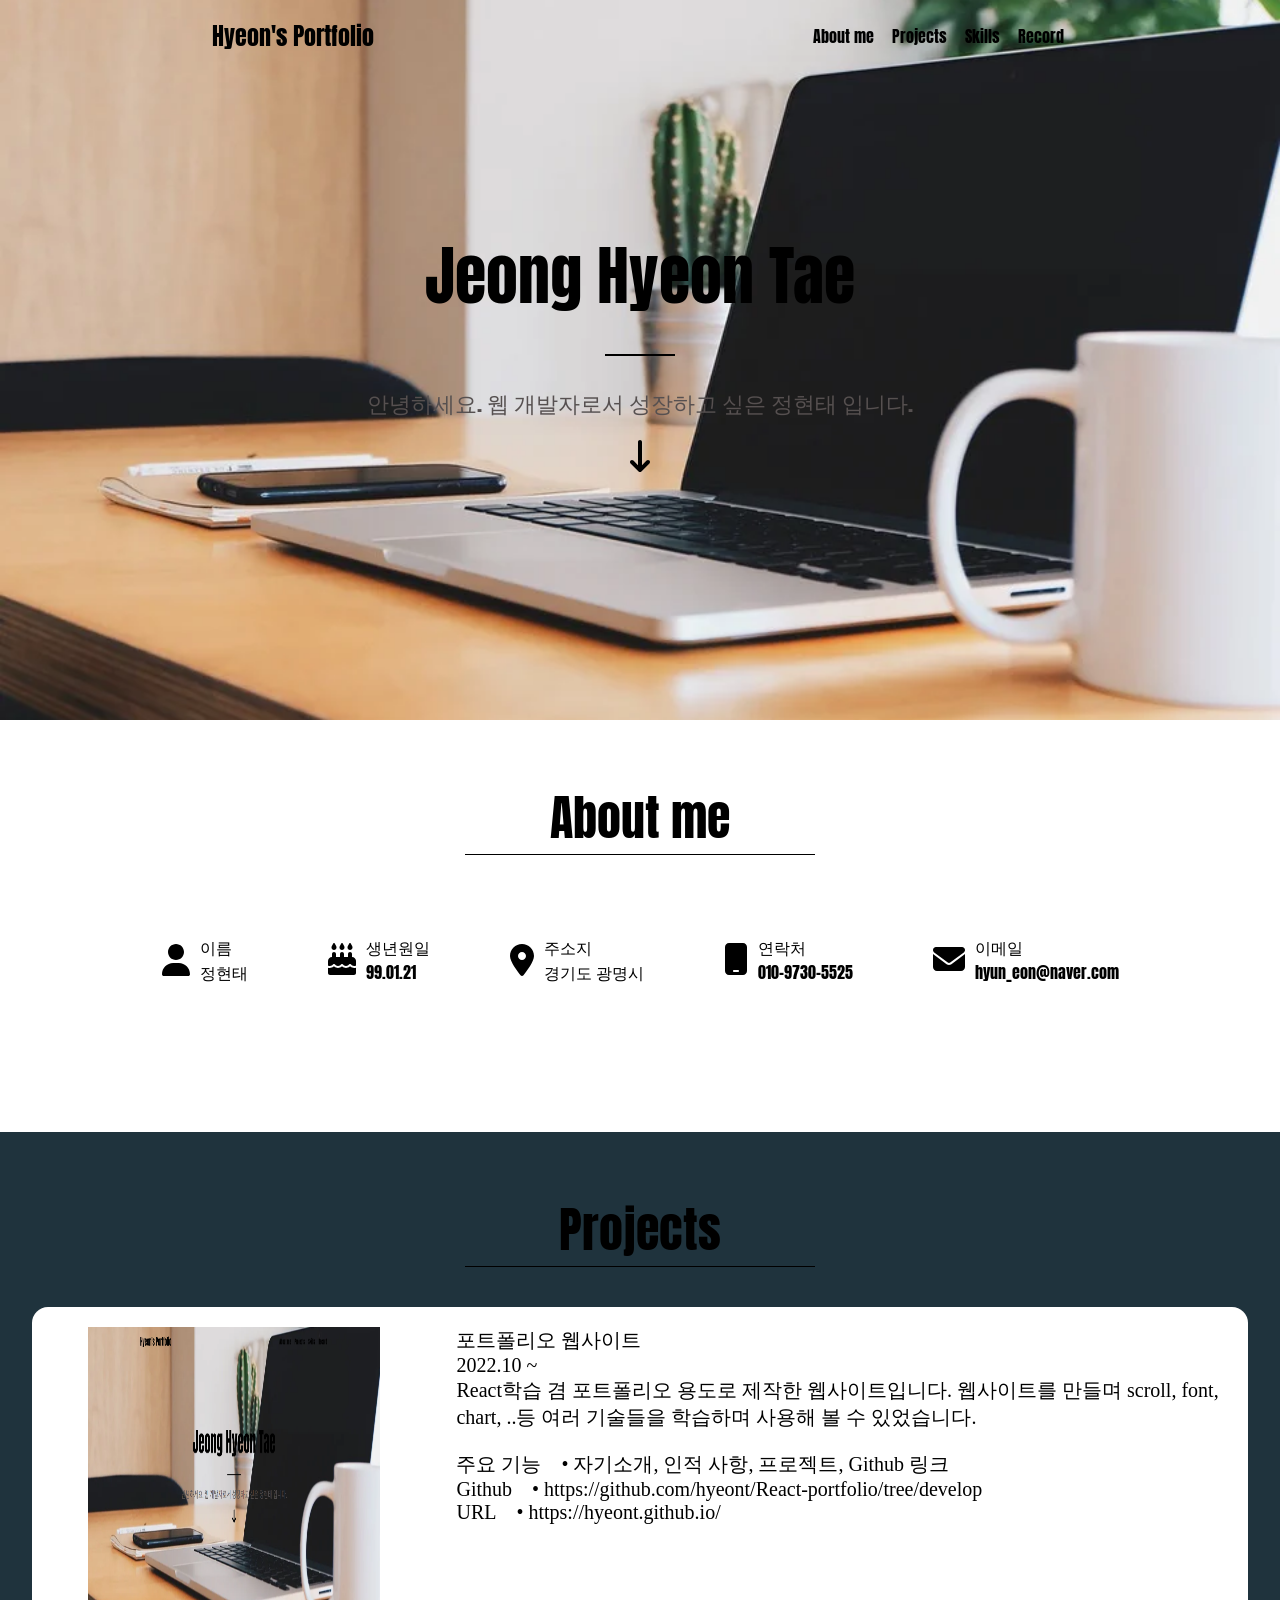
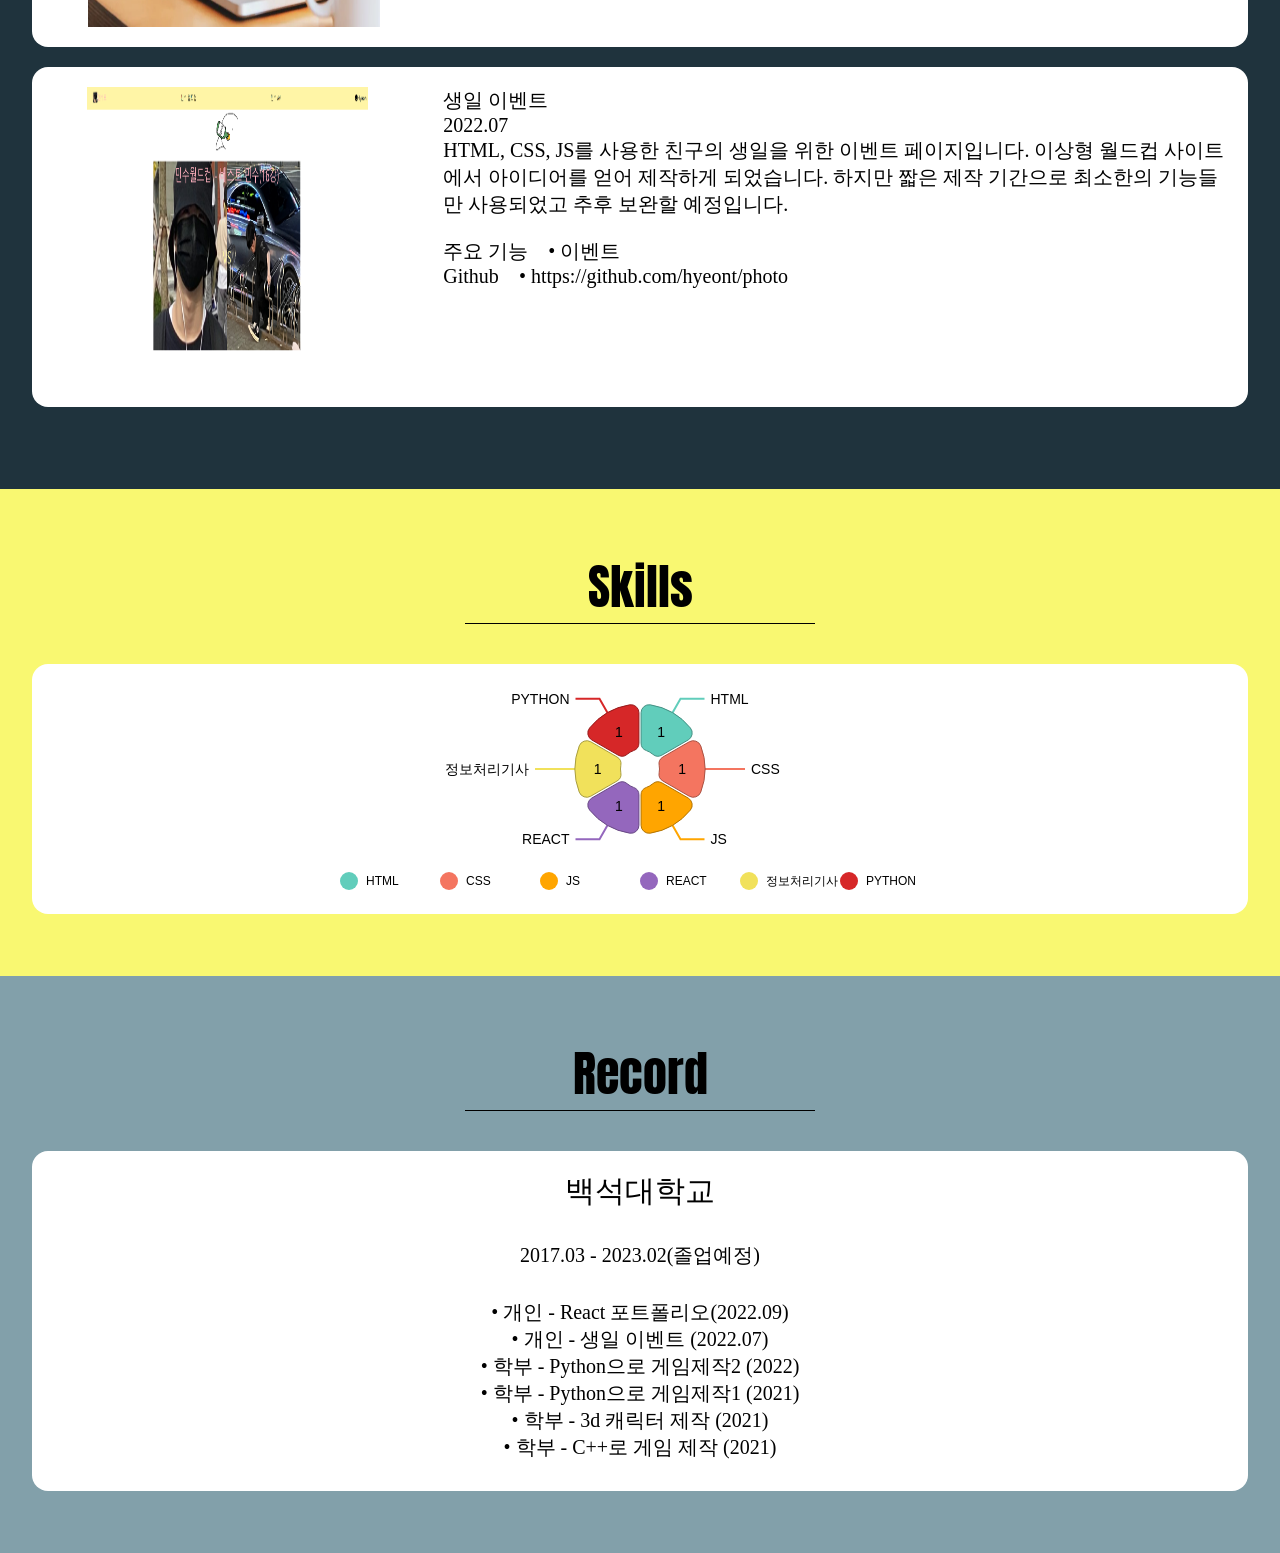
==== commit c1f59f1e: "Add files via upload" ====
--- a/index.html
+++ b/index.html
@@ -1 +1 @@
-<!doctype html><html lang="en"><head><meta charset="utf-8"/><link rel="icon" href="/icon.ico"/><meta name="viewport" content="width=device-width,initial-scale=1"/><meta name="theme-color" content="#000000"/><meta name="description" content="Web site created using create-react-app"/><link rel="apple-touch-icon" href="/logo192.png"/><link rel="manifest" href="/manifest.json"/><title>Hyeon's Portfolio</title><script defer="defer" src="/static/js/main.301c57e4.js"></script><link href="/static/css/main.ac1c4f15.css" rel="stylesheet"></head><body><noscript>You need to enable JavaScript to run this app.</noscript><div id="root"></div></body></html>+<!doctype html><html lang="en"><head><meta charset="utf-8"/><link rel="icon" href="/icon.ico"/><meta name="viewport" content="width=device-width,initial-scale=1"/><meta name="theme-color" content="#000000"/><meta name="description" content="Web site created using create-react-app"/><link rel="apple-touch-icon" href="/logo192.png"/><link rel="manifest" href="/manifest.json"/><title>Hyeon's Portfolio</title><script defer="defer" src="/static/js/main.79b14abc.js"></script><link href="/static/css/main.ac1c4f15.css" rel="stylesheet"></head><body><noscript>You need to enable JavaScript to run this app.</noscript><div id="root"></div></body></html>
